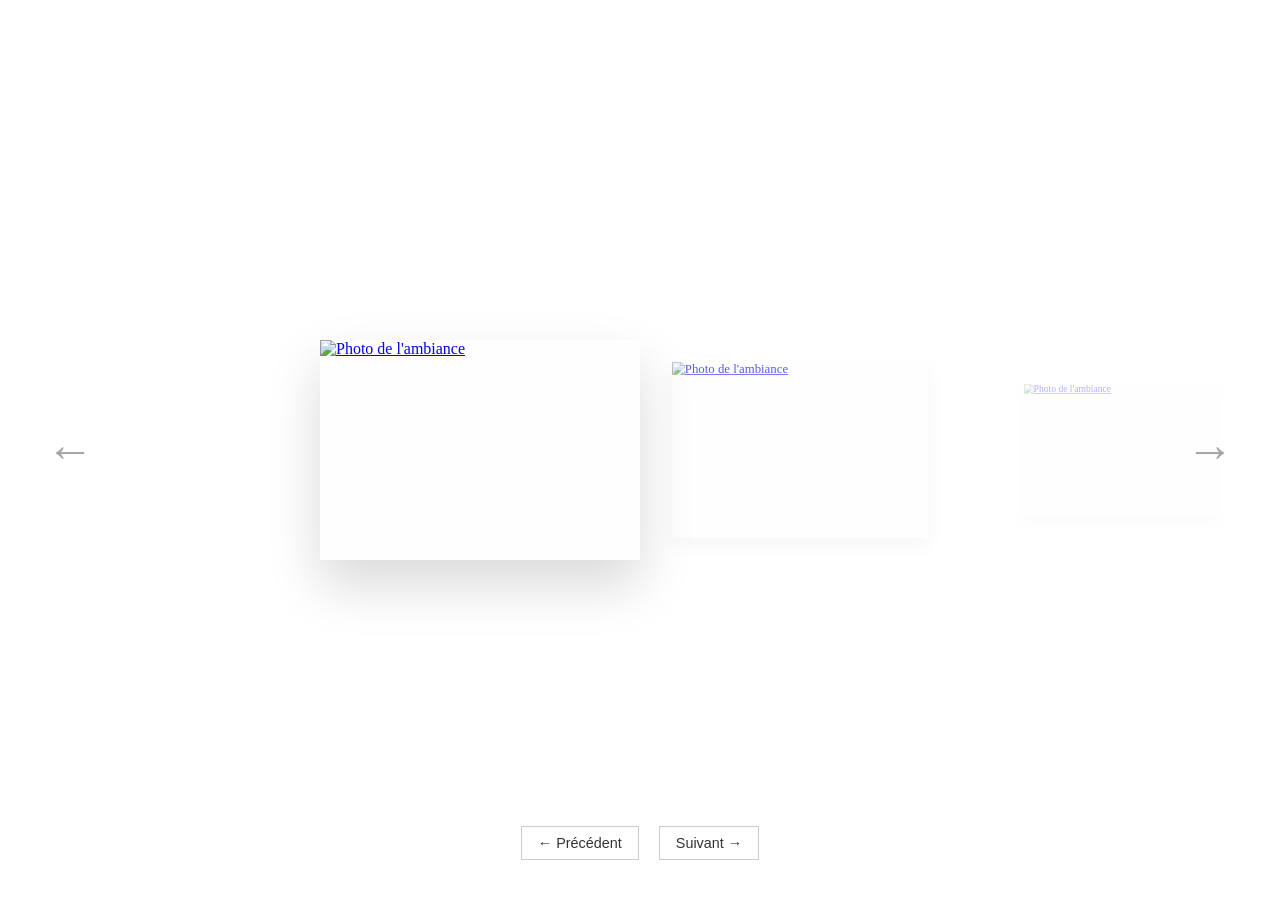
==== index.html @ cedb8820 "Update index.html" ====
<!DOCTYPE html>
<html lang="fr">
<head>
    <meta charset="UTF-8">
    <title>Mon Journal Photo - Minimaliste</title>
    <style>
        /* ==========================================================
           1. STYLES GÉNÉRAUX & FOND BLANC
           ========================================================== */
        body {
            margin: 0;
            overflow: hidden;
            height: 100vh;
            display: flex;
            justify-content: center;
            align-items: center;
            position: relative;
            background-color: #ffffff;
            transition: background 0.5s ease;
            cursor: default;
        }

        body.theme-bleu,
        body.theme-beton,
        body.theme-feerique,
        body.theme-ciel {
            background-color: #ffffff;
        }

        /* ==========================================================
           2. LES FLÈCHES DE NAVIGATION POUR LES THÈMES
           ========================================================== */
        .nav-arrow {
            position: absolute;
            top: 50%;
            transform: translateY(-50%);
            background: none;
            border: none;
            color: #222222;
            font-size: 3rem;
            cursor: pointer;
            z-index: 100;
            opacity: 0.4;
            transition: opacity 0.3s, transform 0.3s;
            font-family: 'Helvetica Neue', Arial, sans-serif;
            user-select: none;
        }

        .nav-arrow:hover {
            opacity: 1;
            transform: translateY(-50%) scale(1.1);
        }

        #prevBtn { left: 40px; }
        #nextBtn { right: 40px; }

        /* ==========================================================
           3. LE CONTENEUR DU SLIDER (Centrage & Superposition)
           ========================================================== */
        .carousel-stage {
            width: 100%;
            height: 100vh;
            display: flex;
            justify-content: center;
            align-items: center;
            overflow: hidden;
            position: relative;
        }

        .carousel {
            display: flex;
            align-items: center;
            position: absolute;
            /* Transition fluide lors du glissement d'une photo à l'autre */
            transition: transform 0.5s cubic-bezier(0.25, 1, 0.5, 1);
        }

        .carousel-item {
            width: 320px;  
            height: 220px; 
            flex-shrink: 0;
            border: none;
            border-radius: 0px; /* Coins strictement carrés */
            overflow: hidden;
            background-color: #fefefe;
            box-shadow: 0 15px 35px rgba(0, 0, 0, 0.08);
            /* Transition fluide pour la taille, l'opacité et l'ombre */
            transition: transform 0.5s cubic-bezier(0.25, 1, 0.5, 1), opacity 0.5s ease, box-shadow 0.5s ease;
        }

        .carousel-item a {
            display: block;
            width: 100%;
            height: 100%;
            cursor: pointer;
        }

        .carousel-item img {
            width: 100%;
            height: 100%;
            object-fit: cover;
            display: block;
        }

        /* Boutons de contrôle pour faire défiler les photos du thème */
        .slider-controls {
            position: absolute;
            bottom: 40px;
            display: flex;
            gap: 20px;
            z-index: 100;
        }

        .slider-btn {
            background: none;
            border: 1px solid #cccccc;
            color: #333;
            padding: 8px 16px;
            cursor: pointer;
            font-size: 0.9rem;
            transition: all 0.2s;
        }

        .slider-btn:hover {
            border-color: #222;
            background-color: #222;
            color: #fff;
        }
    </style>
</head>
<body class="theme-bleu">

    <!-- Flèches pour changer de THÈME -->
    <button class="nav-arrow" id="prevBtn">&larr;</button>
    <button class="nav-arrow" id="nextBtn">&rarr;</button>

    <div class="carousel-stage">
        <div class="carousel" id="carousel"></div>
    </div>

    <!-- Boutons pour défiler les photos -->
    <div class="slider-controls">
        <button class="slider-btn" id="slidePrev">&larr; Précédent</button>
        <button class="slider-btn" id="slideNext">Suivant &rarr;</button>
    </div>

    <script>
        const themeData = {
            'theme-bleu': [
                { img: "https://images.unsplash.com/photo-1507525428034-b723cf961d3e?q=80&w=600&h=450&auto=format&fit=crop", link: "fait.html" },
                { img: "https://images.unsplash.com/photo-1519681393784-d120267933ba?q=80&w=600&h=450&auto=format&fit=crop", link: "bleu-2.html" },
                { img: "https://images.unsplash.com/photo-1470071459604-3b5ec3a7fe05?q=80&w=600&h=450&auto=format&fit=crop", link: "bleu-3.html" },
                { img: "https://images.unsplash.com/photo-1426604966848-d7adac902bff?q=80&w=600&h=450&auto=format&fit=crop", link: "bleu-4.html" },
                { img: "https://images.unsplash.com/photo-1447752875215-b2761acb3c5d?q=80&w=600&h=450&auto=format&fit=crop", link: "bleu-5.html" }
            ],
            'theme-beton': [
                { img: "https://images.unsplash.com/photo-1486406146926-c627a92ad1ab?q=80&w=600&h=450&auto=format&fit=crop", link: "beton-1.html" },
                { img: "https://images.unsplash.com/photo-1513694203232-719a280e022f?q=80&w=600&h=450&auto=format&fit=crop", link: "beton-2.html" },
                { img: "https://images.unsplash.com/photo-1506157786151-b8491531f063?q=80&w=600&h=450&auto=format&fit=crop", link: "beton-3.html" },
                { img: "https://images.unsplash.com/photo-1494526585095-c41746248156?q=80&w=600&h=450&auto=format&fit=crop", link: "beton-4.html" },
                { img: "https://images.unsplash.com/photo-1512917774080-9991f1c4c750?q=80&w=600&h=450&auto=format&fit=crop", link: "beton-5.html" }
            ],
            'theme-feerique': [
                { img: "https://images.unsplash.com/photo-1518709268805-4e9042af9f23?q=80&w=600&h=450&auto=format&fit=crop", link: "fee-1.html" },
                { img: "https://images.unsplash.com/photo-1534447677768-be436bb09401?q=80&w=600&h=450&auto=format&fit=crop", link: "fee-2.html" },
                { img: "https://images.unsplash.com/photo-1509198397868-475647b2a1e5?q=80&w=600&h=450&auto=format&fit=crop", link: "fee-3.html" },
                { img: "https://images.unsplash.com/photo-1448375240586-882707db888b?q=80&w=600&h=450&auto=format&fit=crop", link: "fee-4.html" },
                { img: "https://images.unsplash.com/photo-1542224566-6e85f2e6772f?q=80&w=600&h=450&auto=format&fit=crop", link: "fee-5.html" }
            ],
            'theme-ciel': [
                { img: "https://images.unsplash.com/photo-1534088568595-a066f410bcda?q=80&w=600&h=450&auto=format&fit=crop", link: "ciel-1.html" },
                { img: "https://images.unsplash.com/photo-1509803874385-db7c23652552?q=80&w=600&h=450&auto=format&fit=crop", link: "ciel-2.html" },
                { img: "https://images.unsplash.com/photo-1517685352821-92cf88aee5a5?q=80&w=600&h=450&auto=format&fit=crop", link: "ciel-3.html" },
                { img: "https://images.unsplash.com/photo-1495616811223-4d98c6e9c869?q=80&w=600&h=450&auto=format&fit=crop", link: "ciel-4.html" },
                { img: "https://images.unsplash.com/photo-1513002749550-c59d786b8e6c?q=80&w=600&h=450&auto=format&fit=crop", link: "ciel-5.html" }
            ]
        };

        let currentIndex = 0;
        const carousel = document.getElementById('carousel');
        const themes = ['theme-bleu', 'theme-beton', 'theme-feerique', 'theme-ciel'];
        let currentThemeIndex = 0;
        const body = document.body;

        function updateCarouselPhotos(themeName) {
            carousel.innerHTML = ""; 
            const photos = themeData[themeName];
            photos.forEach(item => {
                const div = document.createElement('div');
                div.className = 'carousel-item';
                div.innerHTML = `
                    <a href="${item.link}">
                        <img src="${item.img}" alt="Photo de l'ambiance">
                    </a>
                `;
                carousel.appendChild(div);
            });
            currentIndex = 0;
            updateSliderPosition();
        }

        function updateSliderPosition() {
            const items = carousel.querySelectorAll('.carousel-item');
            if (items.length === 0) return;

            const baseWidth = 320;
            const containerWidth = window.innerWidth;
            
            // Calcule le décalage exact pour que la photo numéro `currentIndex` soit centrée à l'écran
            const offset = (containerWidth / 2) - (baseWidth / 2) - (currentIndex * 180);
            carousel.style.transform = `translateX(${offset}px)`;

            // Ajuste l'échelle, l'opacité et l'ordre de superposition (z-index) selon la distance par rapport au centre
            items.forEach((item, index) => {
                const distance = Math.abs(index - currentIndex);
                
                if (distance === 0) {
                    // Photo active au centre : taille réelle, nette, au premier plan
                    item.style.transform = 'scale(1)';
                    item.style.opacity = '1';
                    item.style.zIndex = '50';
                    item.style.boxShadow = '0 25px 50px rgba(0, 0, 0, 0.15)';
                } else {
                    // Photos sur les côtés : dégressives en taille et en opacité, se glissant sous les autres
                    let scale = Math.max(0.45, 1 - (distance * 0.2));
                    let opacity = Math.max(0.2, 1 - (distance * 0.35));
                    
                    item.style.transform = `scale(${scale})`;
                    item.style.opacity = `${opacity}`;
                    item.style.zIndex = `${50 - distance * 10}`;
                    item.style.boxShadow = '0 10px 20px rgba(0, 0, 0, 0.05)';
                }
            });
        }

        function slidePhotos(direction) {
            const currentTheme = themes[currentThemeIndex];
            const maxIndex = themeData[currentTheme].length - 1;
            
            currentIndex += direction;
            if (currentIndex < 0) currentIndex = 0;
            if (currentIndex > maxIndex) currentIndex = maxIndex;

            updateSliderPosition();
        }

        document.getElementById('slideNext').addEventListener('click', () => slidePhotos(1));
        document.getElementById('slidePrev').addEventListener('click', () => slidePhotos(-1));

        window.addEventListener('wheel', (event) => {
            if (event.deltaY > 0) {
                slidePhotos(1);
            } else {
                slidePhotos(-1);
            }
        }, { passive: true });

        function changeTheme(direction) {
            body.classList.remove(themes[currentThemeIndex]);
            currentThemeIndex = (currentThemeIndex + direction + themes.length) % themes.length;
            const newTheme = themes[currentThemeIndex];
            
            body.classList.add(newTheme);
            updateCarouselPhotos(newTheme);
        }

        document.getElementById('nextBtn').addEventListener('click', () => changeTheme(1));
        document.getElementById('prevBtn').addEventListener('click', () => changeTheme(-1));

        updateCarouselPhotos(themes[0]);
        window.addEventListener('resize', updateSliderPosition);
    </script>
</body>
</html>
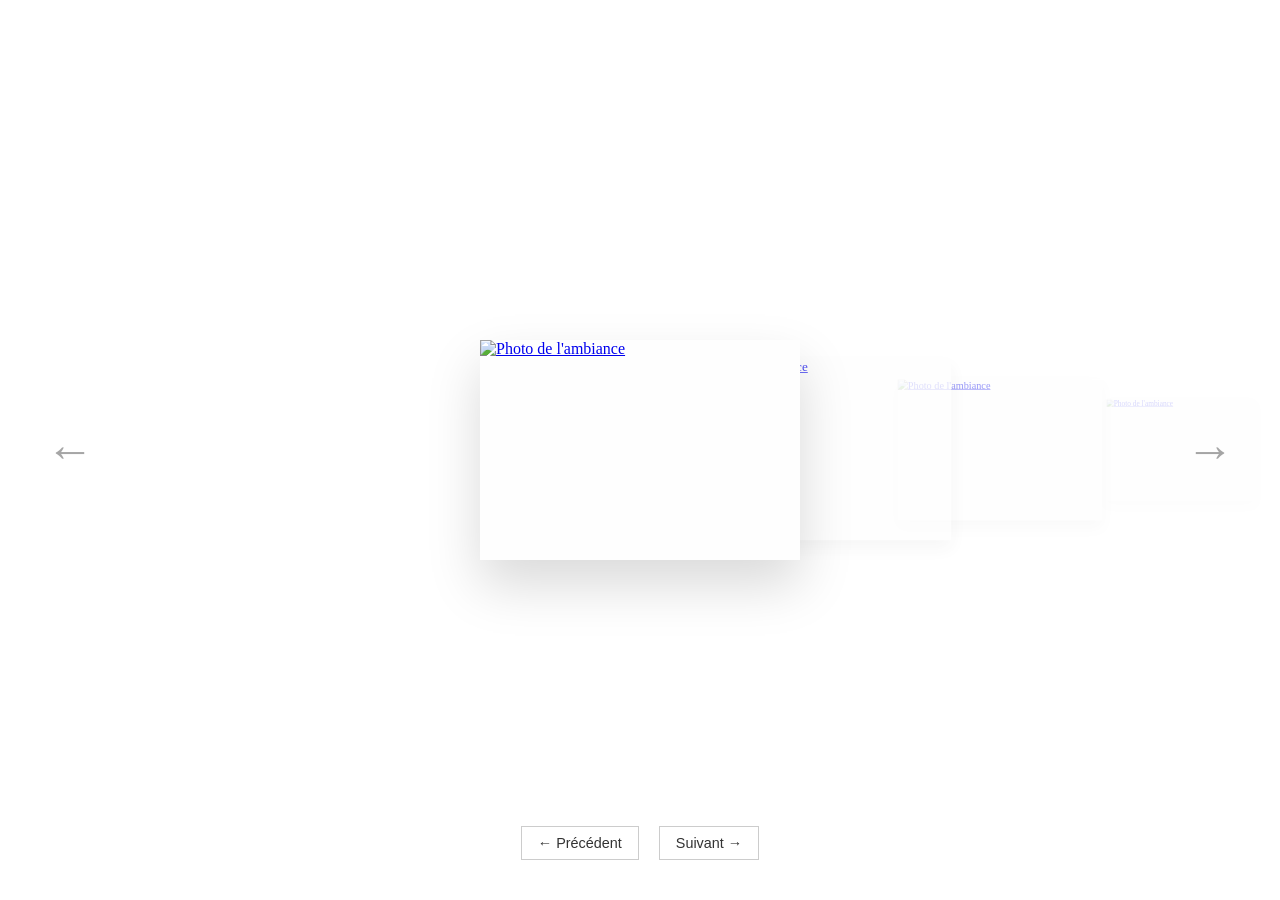
==== commit 93e8da8c: "Update index.html" ====
--- a/index.html
+++ b/index.html
@@ -39,7 +39,7 @@
             color: #222222;
             font-size: 3rem;
             cursor: pointer;
-            z-index: 100;
+            z-index: 1000;
             opacity: 0.4;
             transition: opacity 0.3s, transform 0.3s;
             font-family: 'Helvetica Neue', Arial, sans-serif;
@@ -55,7 +55,7 @@
         #nextBtn { right: 40px; }
 
         /* ==========================================================
-           3. LE CONTENEUR DU SLIDER (Centrage & Superposition)
+           3. LE CONTENEUR DU SLIDER (Centré absolu)
            ========================================================== */
         .carousel-stage {
             width: 100%;
@@ -68,24 +68,28 @@
         }
 
         .carousel {
-            display: flex;
+            position: relative;
+            width: 0;
+            height: 0;
+            display: flex;
+            justify-content: center;
             align-items: center;
+        }
+
+        /* Chaque photo est positionnée dynamiquement par rapport au centre absolu */
+        .carousel-item {
             position: absolute;
-            /* Transition fluide lors du glissement d'une photo à l'autre */
-            transition: transform 0.5s cubic-bezier(0.25, 1, 0.5, 1);
-        }
-
-        .carousel-item {
             width: 320px;  
             height: 220px; 
-            flex-shrink: 0;
+            top: -110px; /* Moitié de la hauteur pour centrer parfaitement verticalement */
+            left: -160px; /* Moitié de la largeur pour centrer parfaitement horizontalement */
             border: none;
             border-radius: 0px; /* Coins strictement carrés */
             overflow: hidden;
             background-color: #fefefe;
             box-shadow: 0 15px 35px rgba(0, 0, 0, 0.08);
-            /* Transition fluide pour la taille, l'opacité et l'ombre */
-            transition: transform 0.5s cubic-bezier(0.25, 1, 0.5, 1), opacity 0.5s ease, box-shadow 0.5s ease;
+            /* Animation fluide pour les déplacements, la taille et l'opacité */
+            transition: transform 0.6s cubic-bezier(0.25, 1, 0.5, 1), opacity 0.6s ease, left 0.6s cubic-bezier(0.25, 1, 0.5, 1), box-shadow 0.6s ease;
         }
 
         .carousel-item a {
@@ -108,7 +112,7 @@
             bottom: 40px;
             display: flex;
             gap: 20px;
-            z-index: 100;
+            z-index: 1000;
         }
 
         .slider-btn {
@@ -185,9 +189,10 @@
         function updateCarouselPhotos(themeName) {
             carousel.innerHTML = ""; 
             const photos = themeData[themeName];
-            photos.forEach(item => {
+            photos.forEach((item, index) => {
                 const div = document.createElement('div');
                 div.className = 'carousel-item';
+                div.dataset.index = index;
                 div.innerHTML = `
                     <a href="${item.link}">
                         <img src="${item.img}" alt="Photo de l'ambiance">
@@ -203,32 +208,34 @@
             const items = carousel.querySelectorAll('.carousel-item');
             if (items.length === 0) return;
 
-            const baseWidth = 320;
-            const containerWidth = window.innerWidth;
-            
-            // Calcule le décalage exact pour que la photo numéro `currentIndex` soit centrée à l'écran
-            const offset = (containerWidth / 2) - (baseWidth / 2) - (currentIndex * 180);
-            carousel.style.transform = `translateX(${offset}px)`;
-
-            // Ajuste l'échelle, l'opacité et l'ordre de superposition (z-index) selon la distance par rapport au centre
             items.forEach((item, index) => {
-                const distance = Math.abs(index - currentIndex);
+                const diff = index - currentIndex; // Distance par rapport à la photo active
                 
-                if (distance === 0) {
-                    // Photo active au centre : taille réelle, nette, au premier plan
-                    item.style.transform = 'scale(1)';
+                // Calcul de la position horizontale décalée (les photos se chevauchent en s'éloignant)
+                const spacing = 180; // Distance de décalage entre chaque centre de photo
+                const xOffset = diff * spacing;
+
+                if (diff === 0) {
+                    // PHOTO PRINCIPALE (CENTRE) : Pleine taille, nette, au premier plan
+                    item.style.transform = `translateX(${xOffset}px) scale(1)`;
                     item.style.opacity = '1';
-                    item.style.zIndex = '50';
+                    item.style.zIndex = '100';
                     item.style.boxShadow = '0 25px 50px rgba(0, 0, 0, 0.15)';
+                    item.style.pointerEvents = 'auto';
                 } else {
-                    // Photos sur les côtés : dégressives en taille et en opacité, se glissant sous les autres
-                    let scale = Math.max(0.45, 1 - (distance * 0.2));
-                    let opacity = Math.max(0.2, 1 - (distance * 0.35));
+                    // PHOTOS ENTOURANTES : Plus on s'éloigne, plus elles rapetissent et s'estompent
+                    const absDiff = Math.abs(diff);
+                    const scale = Math.max(0.4, 1 - (absDiff * 0.18));
+                    const opacity = Math.max(0.15, 1 - (absDiff * 0.3));
+
+                    item.style.transform = `translateX(${xOffset}px) scale(${scale})`;
+                    item.style.opacity = `${opacity}`;
+                    // Gestion de l'empilement (les plus proches du centre passent par-dessus les plus lointaines)
+                    item.style.zIndex = `${100 - absDiff * 10}`;
+                    item.style.boxShadow = '0 10px 20px rgba(0, 0, 0, 0.05)';
                     
-                    item.style.transform = `scale(${scale})`;
-                    item.style.opacity = `${opacity}`;
-                    item.style.zIndex = `${50 - distance * 10}`;
-                    item.style.boxShadow = '0 10px 20px rgba(0, 0, 0, 0.05)';
+                    // Optionnel : Empêche de cliquer sur les photos trop lointaines si on veut privilégier la centrale
+                    item.style.pointerEvents = absDiff > 2 ? 'none' : 'auto';
                 }
             });
         }
@@ -268,7 +275,6 @@
         document.getElementById('prevBtn').addEventListener('click', () => changeTheme(-1));
 
         updateCarouselPhotos(themes[0]);
-        window.addEventListener('resize', updateSliderPosition);
     </script>
 </body>
 </html>
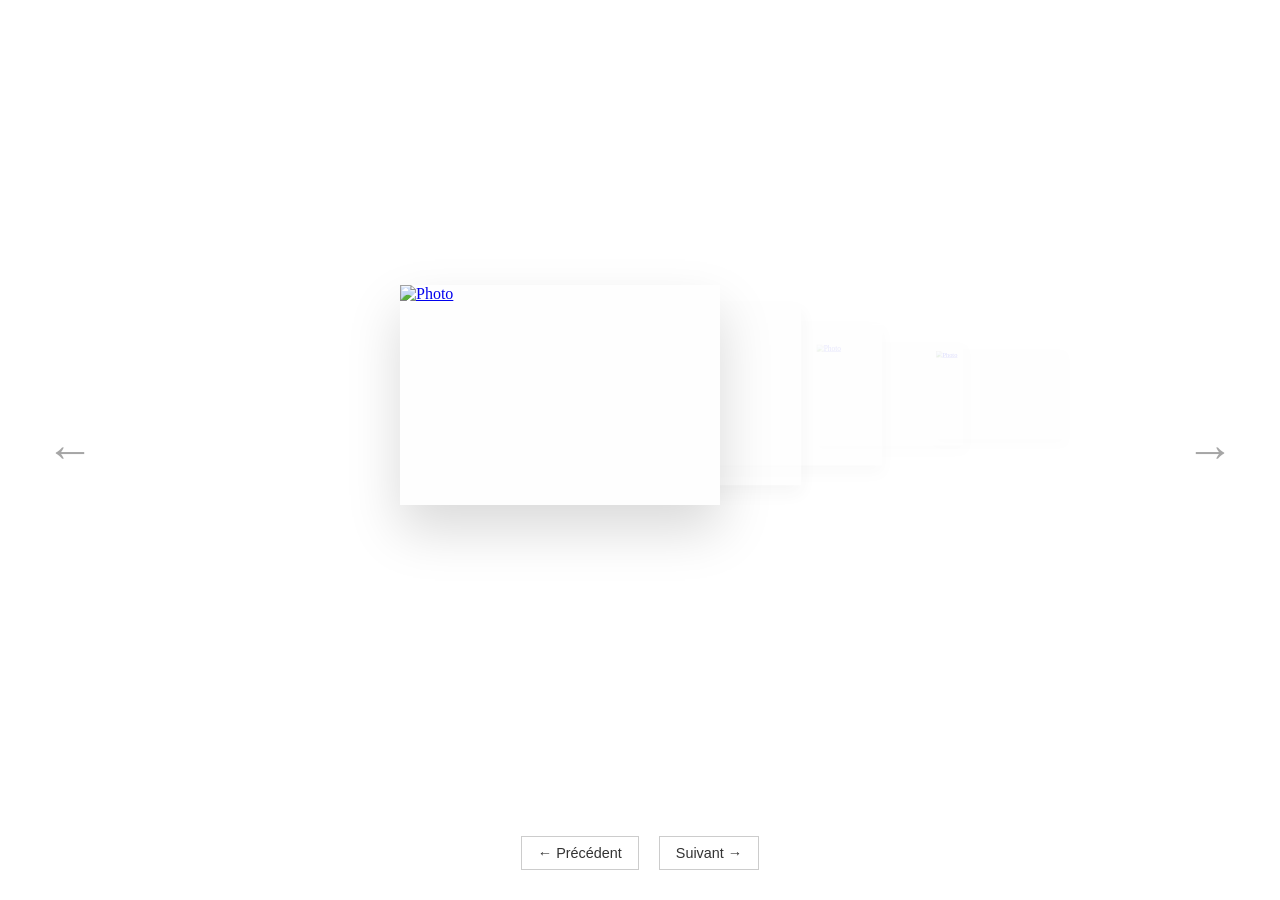
==== commit 1f79b503: "Update index.html" ====
--- a/index.html
+++ b/index.html
@@ -4,9 +4,6 @@
     <meta charset="UTF-8">
     <title>Mon Journal Photo - Minimaliste</title>
     <style>
-        /* ==========================================================
-           1. STYLES GÉNÉRAUX & FOND BLANC
-           ========================================================== */
         body {
             margin: 0;
             overflow: hidden;
@@ -16,20 +13,9 @@
             align-items: center;
             position: relative;
             background-color: #ffffff;
-            transition: background 0.5s ease;
             cursor: default;
         }
 
-        body.theme-bleu,
-        body.theme-beton,
-        body.theme-feerique,
-        body.theme-ciel {
-            background-color: #ffffff;
-        }
-
-        /* ==========================================================
-           2. LES FLÈCHES DE NAVIGATION POUR LES THÈMES
-           ========================================================== */
         .nav-arrow {
             position: absolute;
             top: 50%;
@@ -42,7 +28,6 @@
             z-index: 1000;
             opacity: 0.4;
             transition: opacity 0.3s, transform 0.3s;
-            font-family: 'Helvetica Neue', Arial, sans-serif;
             user-select: none;
         }
 
@@ -54,11 +39,8 @@
         #prevBtn { left: 40px; }
         #nextBtn { right: 40px; }
 
-        /* ==========================================================
-           3. LE CONTENEUR DU SLIDER (Centré absolu)
-           ========================================================== */
         .carousel-stage {
-            width: 100%;
+            width: 100vw;
             height: 100vh;
             display: flex;
             justify-content: center;
@@ -68,28 +50,29 @@
         }
 
         .carousel {
-            position: relative;
+            position: absolute;
+            left: 50%;
+            top: 50%;
             width: 0;
             height: 0;
             display: flex;
             justify-content: center;
             align-items: center;
-        }
-
-        /* Chaque photo est positionnée dynamiquement par rapport au centre absolu */
+            transition: transform 0.6s cubic-bezier(0.25, 1, 0.5, 1);
+        }
+
         .carousel-item {
             position: absolute;
             width: 320px;  
             height: 220px; 
-            top: -110px; /* Moitié de la hauteur pour centrer parfaitement verticalement */
-            left: -160px; /* Moitié de la largeur pour centrer parfaitement horizontalement */
+            margin-top: -110px; /* Moitié de la hauteur pour centrer verticalement */
+            margin-left: -160px; /* Moitié de la largeur pour centrer horizontalement */
             border: none;
-            border-radius: 0px; /* Coins strictement carrés */
+            border-radius: 0px; /* Coins carrés */
             overflow: hidden;
             background-color: #fefefe;
             box-shadow: 0 15px 35px rgba(0, 0, 0, 0.08);
-            /* Animation fluide pour les déplacements, la taille et l'opacité */
-            transition: transform 0.6s cubic-bezier(0.25, 1, 0.5, 1), opacity 0.6s ease, left 0.6s cubic-bezier(0.25, 1, 0.5, 1), box-shadow 0.6s ease;
+            transition: transform 0.6s cubic-bezier(0.25, 1, 0.5, 1), opacity 0.6s ease, box-shadow 0.6s ease;
         }
 
         .carousel-item a {
@@ -106,10 +89,9 @@
             display: block;
         }
 
-        /* Boutons de contrôle pour faire défiler les photos du thème */
         .slider-controls {
             position: absolute;
-            bottom: 40px;
+            bottom: 30px;
             display: flex;
             gap: 20px;
             z-index: 1000;
@@ -134,7 +116,6 @@
 </head>
 <body class="theme-bleu">
 
-    <!-- Flèches pour changer de THÈME -->
     <button class="nav-arrow" id="prevBtn">&larr;</button>
     <button class="nav-arrow" id="nextBtn">&rarr;</button>
 
@@ -142,7 +123,6 @@
         <div class="carousel" id="carousel"></div>
     </div>
 
-    <!-- Boutons pour défiler les photos -->
     <div class="slider-controls">
         <button class="slider-btn" id="slidePrev">&larr; Précédent</button>
         <button class="slider-btn" id="slideNext">Suivant &rarr;</button>
@@ -192,10 +172,9 @@
             photos.forEach((item, index) => {
                 const div = document.createElement('div');
                 div.className = 'carousel-item';
-                div.dataset.index = index;
                 div.innerHTML = `
                     <a href="${item.link}">
-                        <img src="${item.img}" alt="Photo de l'ambiance">
+                        <img src="${item.img}" alt="Photo">
                     </a>
                 `;
                 carousel.appendChild(div);
@@ -208,34 +187,32 @@
             const items = carousel.querySelectorAll('.carousel-item');
             if (items.length === 0) return;
 
+            // Déplace le conteneur global pour que l'élément actif soit pile au centre
+            const spacing = 110; // Réduit pour que les images se superposent étroitement
+            carousel.style.transform = `translateX(${-currentIndex * spacing}px)`;
+
             items.forEach((item, index) => {
-                const diff = index - currentIndex; // Distance par rapport à la photo active
-                
-                // Calcul de la position horizontale décalée (les photos se chevauchent en s'éloignant)
-                const spacing = 180; // Distance de décalage entre chaque centre de photo
-                const xOffset = diff * spacing;
+                const diff = index - currentIndex;
+                const absDiff = Math.abs(diff);
+
+                // Position horizontale relative pour chaque carte par rapport au centre
+                const xPos = diff * 110; 
 
                 if (diff === 0) {
-                    // PHOTO PRINCIPALE (CENTRE) : Pleine taille, nette, au premier plan
-                    item.style.transform = `translateX(${xOffset}px) scale(1)`;
+                    // PHOTO CENTRALE : Taille réelle, nette, au premier plan
+                    item.style.transform = `translateX(${xPos}px) scale(1)`;
                     item.style.opacity = '1';
                     item.style.zIndex = '100';
                     item.style.boxShadow = '0 25px 50px rgba(0, 0, 0, 0.15)';
-                    item.style.pointerEvents = 'auto';
                 } else {
-                    // PHOTOS ENTOURANTES : Plus on s'éloigne, plus elles rapetissent et s'estompent
-                    const absDiff = Math.abs(diff);
-                    const scale = Math.max(0.4, 1 - (absDiff * 0.18));
-                    const opacity = Math.max(0.15, 1 - (absDiff * 0.3));
-
-                    item.style.transform = `translateX(${xOffset}px) scale(${scale})`;
+                    // PHOTOS AUTOUR : Dégressives en taille et opacité, se glissant sous la principale
+                    let scale = Math.max(0.4, 1 - (absDiff * 0.18));
+                    let opacity = Math.max(0.15, 1 - (absDiff * 0.3));
+
+                    item.style.transform = `translateX(${xPos}px) scale(${scale})`;
                     item.style.opacity = `${opacity}`;
-                    // Gestion de l'empilement (les plus proches du centre passent par-dessus les plus lointaines)
                     item.style.zIndex = `${100 - absDiff * 10}`;
                     item.style.boxShadow = '0 10px 20px rgba(0, 0, 0, 0.05)';
-                    
-                    // Optionnel : Empêche de cliquer sur les photos trop lointaines si on veut privilégier la centrale
-                    item.style.pointerEvents = absDiff > 2 ? 'none' : 'auto';
                 }
             });
         }
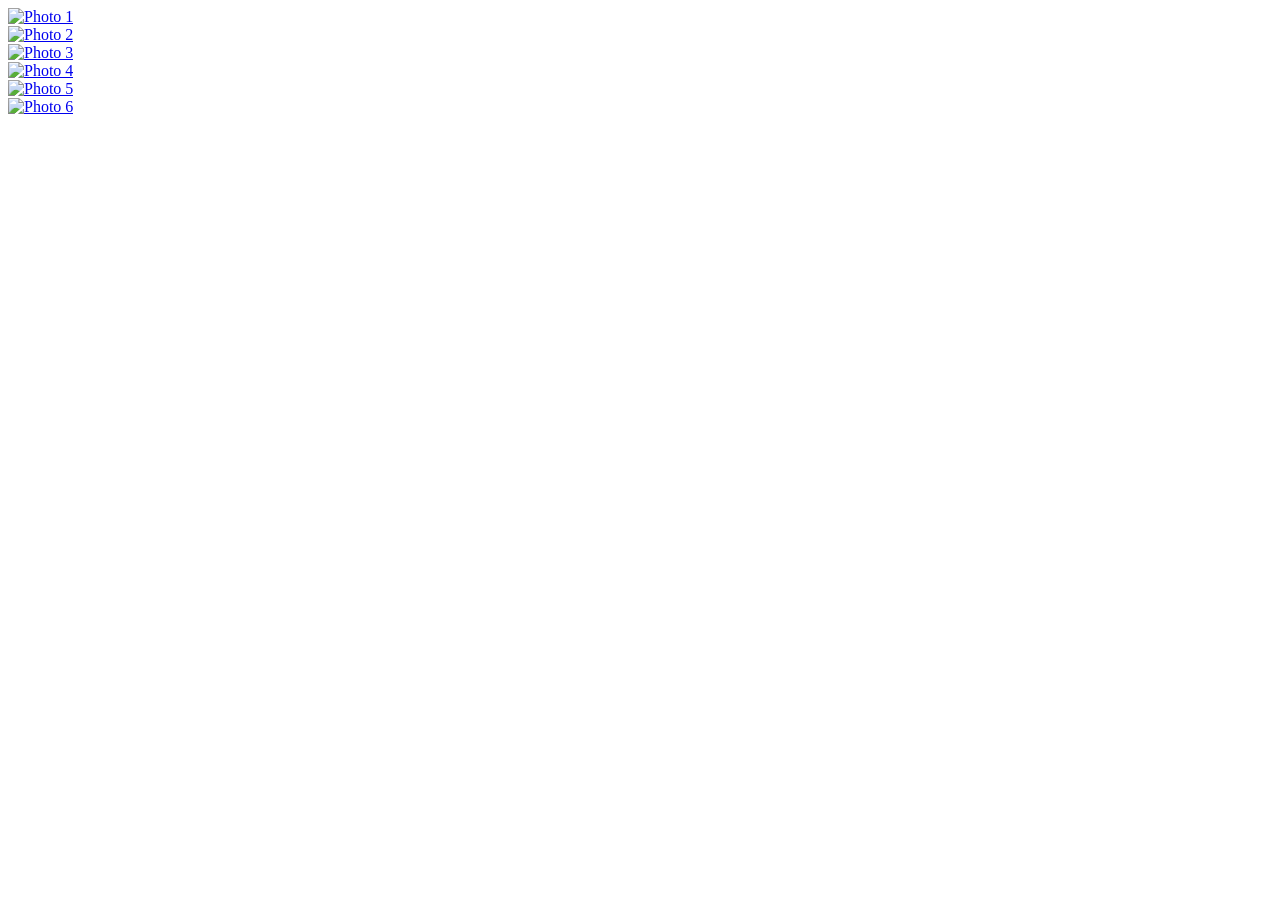
==== commit b0008861: "Update index.html" ====
--- a/index.html
+++ b/index.html
@@ -2,256 +2,36 @@
 <html lang="fr">
 <head>
     <meta charset="UTF-8">
-    <title>Mon Journal Photo - Minimaliste</title>
-    <style>
-        body {
-            margin: 0;
-            overflow: hidden;
-            height: 100vh;
-            display: flex;
-            justify-content: center;
-            align-items: center;
-            position: relative;
-            background-color: #ffffff;
-            cursor: default;
-        }
+    <meta name="viewport" content="width=device-width, initial-scale=1.0">
+    <title>Carrousel 2D Interactif</title>
+    <link rel="stylesheet" href="style.css">
+</head>
+<body>
 
-        .nav-arrow {
-            position: absolute;
-            top: 50%;
-            transform: translateY(-50%);
-            background: none;
-            border: none;
-            color: #222222;
-            font-size: 3rem;
-            cursor: pointer;
-            z-index: 1000;
-            opacity: 0.4;
-            transition: opacity 0.3s, transform 0.3s;
-            user-select: none;
-        }
-
-        .nav-arrow:hover {
-            opacity: 1;
-            transform: translateY(-50%) scale(1.1);
-        }
-
-        #prevBtn { left: 40px; }
-        #nextBtn { right: 40px; }
-
-        .carousel-stage {
-            width: 100vw;
-            height: 100vh;
-            display: flex;
-            justify-content: center;
-            align-items: center;
-            overflow: hidden;
-            position: relative;
-        }
-
-        .carousel {
-            position: absolute;
-            left: 50%;
-            top: 50%;
-            width: 0;
-            height: 0;
-            display: flex;
-            justify-content: center;
-            align-items: center;
-            transition: transform 0.6s cubic-bezier(0.25, 1, 0.5, 1);
-        }
-
-        .carousel-item {
-            position: absolute;
-            width: 320px;  
-            height: 220px; 
-            margin-top: -110px; /* Moitié de la hauteur pour centrer verticalement */
-            margin-left: -160px; /* Moitié de la largeur pour centrer horizontalement */
-            border: none;
-            border-radius: 0px; /* Coins carrés */
-            overflow: hidden;
-            background-color: #fefefe;
-            box-shadow: 0 15px 35px rgba(0, 0, 0, 0.08);
-            transition: transform 0.6s cubic-bezier(0.25, 1, 0.5, 1), opacity 0.6s ease, box-shadow 0.6s ease;
-        }
-
-        .carousel-item a {
-            display: block;
-            width: 100%;
-            height: 100%;
-            cursor: pointer;
-        }
-
-        .carousel-item img {
-            width: 100%;
-            height: 100%;
-            object-fit: cover;
-            display: block;
-        }
-
-        .slider-controls {
-            position: absolute;
-            bottom: 30px;
-            display: flex;
-            gap: 20px;
-            z-index: 1000;
-        }
-
-        .slider-btn {
-            background: none;
-            border: 1px solid #cccccc;
-            color: #333;
-            padding: 8px 16px;
-            cursor: pointer;
-            font-size: 0.9rem;
-            transition: all 0.2s;
-        }
-
-        .slider-btn:hover {
-            border-color: #222;
-            background-color: #222;
-            color: #fff;
-        }
-    </style>
-</head>
-<body class="theme-bleu">
-
-    <button class="nav-arrow" id="prevBtn">&larr;</button>
-    <button class="nav-arrow" id="nextBtn">&rarr;</button>
-
-    <div class="carousel-stage">
-        <div class="carousel" id="carousel"></div>
+    <div class="carousel-container">
+        <div class="carousel" id="carousel">
+            <!-- Chaque image est cliquable et pointe vers sa propre page -->
+            <div class="carousel-item">
+                <a href="page1.html"><img src="https://picsum.photos/id/1015/600/450" alt="Photo 1"></a>
+            </div>
+            <div class="carousel-item">
+                <a href="page2.html"><img src="https://picsum.photos/id/1016/600/450" alt="Photo 2"></a>
+            </div>
+            <div class="carousel-item">
+                <a href="page3.html"><img src="https://picsum.photos/id/1018/600/450" alt="Photo 3"></a>
+            </div>
+            <div class="carousel-item">
+                <a href="page4.html"><img src="https://picsum.photos/id/1020/600/450" alt="Photo 4"></a>
+            </div>
+            <div class="carousel-item">
+                <a href="page5.html"><img src="https://picsum.photos/id/1024/600/450" alt="Photo 5"></a>
+            </div>
+            <div class="carousel-item">
+                <a href="page6.html"><img src="https://picsum.photos/id/1025/600/450" alt="Photo 6"></a>
+            </div>
+        </div>
     </div>
 
-    <div class="slider-controls">
-        <button class="slider-btn" id="slidePrev">&larr; Précédent</button>
-        <button class="slider-btn" id="slideNext">Suivant &rarr;</button>
-    </div>
-
-    <script>
-        const themeData = {
-            'theme-bleu': [
-                { img: "https://images.unsplash.com/photo-1507525428034-b723cf961d3e?q=80&w=600&h=450&auto=format&fit=crop", link: "fait.html" },
-                { img: "https://images.unsplash.com/photo-1519681393784-d120267933ba?q=80&w=600&h=450&auto=format&fit=crop", link: "bleu-2.html" },
-                { img: "https://images.unsplash.com/photo-1470071459604-3b5ec3a7fe05?q=80&w=600&h=450&auto=format&fit=crop", link: "bleu-3.html" },
-                { img: "https://images.unsplash.com/photo-1426604966848-d7adac902bff?q=80&w=600&h=450&auto=format&fit=crop", link: "bleu-4.html" },
-                { img: "https://images.unsplash.com/photo-1447752875215-b2761acb3c5d?q=80&w=600&h=450&auto=format&fit=crop", link: "bleu-5.html" }
-            ],
-            'theme-beton': [
-                { img: "https://images.unsplash.com/photo-1486406146926-c627a92ad1ab?q=80&w=600&h=450&auto=format&fit=crop", link: "beton-1.html" },
-                { img: "https://images.unsplash.com/photo-1513694203232-719a280e022f?q=80&w=600&h=450&auto=format&fit=crop", link: "beton-2.html" },
-                { img: "https://images.unsplash.com/photo-1506157786151-b8491531f063?q=80&w=600&h=450&auto=format&fit=crop", link: "beton-3.html" },
-                { img: "https://images.unsplash.com/photo-1494526585095-c41746248156?q=80&w=600&h=450&auto=format&fit=crop", link: "beton-4.html" },
-                { img: "https://images.unsplash.com/photo-1512917774080-9991f1c4c750?q=80&w=600&h=450&auto=format&fit=crop", link: "beton-5.html" }
-            ],
-            'theme-feerique': [
-                { img: "https://images.unsplash.com/photo-1518709268805-4e9042af9f23?q=80&w=600&h=450&auto=format&fit=crop", link: "fee-1.html" },
-                { img: "https://images.unsplash.com/photo-1534447677768-be436bb09401?q=80&w=600&h=450&auto=format&fit=crop", link: "fee-2.html" },
-                { img: "https://images.unsplash.com/photo-1509198397868-475647b2a1e5?q=80&w=600&h=450&auto=format&fit=crop", link: "fee-3.html" },
-                { img: "https://images.unsplash.com/photo-1448375240586-882707db888b?q=80&w=600&h=450&auto=format&fit=crop", link: "fee-4.html" },
-                { img: "https://images.unsplash.com/photo-1542224566-6e85f2e6772f?q=80&w=600&h=450&auto=format&fit=crop", link: "fee-5.html" }
-            ],
-            'theme-ciel': [
-                { img: "https://images.unsplash.com/photo-1534088568595-a066f410bcda?q=80&w=600&h=450&auto=format&fit=crop", link: "ciel-1.html" },
-                { img: "https://images.unsplash.com/photo-1509803874385-db7c23652552?q=80&w=600&h=450&auto=format&fit=crop", link: "ciel-2.html" },
-                { img: "https://images.unsplash.com/photo-1517685352821-92cf88aee5a5?q=80&w=600&h=450&auto=format&fit=crop", link: "ciel-3.html" },
-                { img: "https://images.unsplash.com/photo-1495616811223-4d98c6e9c869?q=80&w=600&h=450&auto=format&fit=crop", link: "ciel-4.html" },
-                { img: "https://images.unsplash.com/photo-1513002749550-c59d786b8e6c?q=80&w=600&h=450&auto=format&fit=crop", link: "ciel-5.html" }
-            ]
-        };
-
-        let currentIndex = 0;
-        const carousel = document.getElementById('carousel');
-        const themes = ['theme-bleu', 'theme-beton', 'theme-feerique', 'theme-ciel'];
-        let currentThemeIndex = 0;
-        const body = document.body;
-
-        function updateCarouselPhotos(themeName) {
-            carousel.innerHTML = ""; 
-            const photos = themeData[themeName];
-            photos.forEach((item, index) => {
-                const div = document.createElement('div');
-                div.className = 'carousel-item';
-                div.innerHTML = `
-                    <a href="${item.link}">
-                        <img src="${item.img}" alt="Photo">
-                    </a>
-                `;
-                carousel.appendChild(div);
-            });
-            currentIndex = 0;
-            updateSliderPosition();
-        }
-
-        function updateSliderPosition() {
-            const items = carousel.querySelectorAll('.carousel-item');
-            if (items.length === 0) return;
-
-            // Déplace le conteneur global pour que l'élément actif soit pile au centre
-            const spacing = 110; // Réduit pour que les images se superposent étroitement
-            carousel.style.transform = `translateX(${-currentIndex * spacing}px)`;
-
-            items.forEach((item, index) => {
-                const diff = index - currentIndex;
-                const absDiff = Math.abs(diff);
-
-                // Position horizontale relative pour chaque carte par rapport au centre
-                const xPos = diff * 110; 
-
-                if (diff === 0) {
-                    // PHOTO CENTRALE : Taille réelle, nette, au premier plan
-                    item.style.transform = `translateX(${xPos}px) scale(1)`;
-                    item.style.opacity = '1';
-                    item.style.zIndex = '100';
-                    item.style.boxShadow = '0 25px 50px rgba(0, 0, 0, 0.15)';
-                } else {
-                    // PHOTOS AUTOUR : Dégressives en taille et opacité, se glissant sous la principale
-                    let scale = Math.max(0.4, 1 - (absDiff * 0.18));
-                    let opacity = Math.max(0.15, 1 - (absDiff * 0.3));
-
-                    item.style.transform = `translateX(${xPos}px) scale(${scale})`;
-                    item.style.opacity = `${opacity}`;
-                    item.style.zIndex = `${100 - absDiff * 10}`;
-                    item.style.boxShadow = '0 10px 20px rgba(0, 0, 0, 0.05)';
-                }
-            });
-        }
-
-        function slidePhotos(direction) {
-            const currentTheme = themes[currentThemeIndex];
-            const maxIndex = themeData[currentTheme].length - 1;
-            
-            currentIndex += direction;
-            if (currentIndex < 0) currentIndex = 0;
-            if (currentIndex > maxIndex) currentIndex = maxIndex;
-
-            updateSliderPosition();
-        }
-
-        document.getElementById('slideNext').addEventListener('click', () => slidePhotos(1));
-        document.getElementById('slidePrev').addEventListener('click', () => slidePhotos(-1));
-
-        window.addEventListener('wheel', (event) => {
-            if (event.deltaY > 0) {
-                slidePhotos(1);
-            } else {
-                slidePhotos(-1);
-            }
-        }, { passive: true });
-
-        function changeTheme(direction) {
-            body.classList.remove(themes[currentThemeIndex]);
-            currentThemeIndex = (currentThemeIndex + direction + themes.length) % themes.length;
-            const newTheme = themes[currentThemeIndex];
-            
-            body.classList.add(newTheme);
-            updateCarouselPhotos(newTheme);
-        }
-
-        document.getElementById('nextBtn').addEventListener('click', () => changeTheme(1));
-        document.getElementById('prevBtn').addEventListener('click', () => changeTheme(-1));
-
-        updateCarouselPhotos(themes[0]);
-    </script>
+    <script src="script.js"></script>
 </body>
 </html>
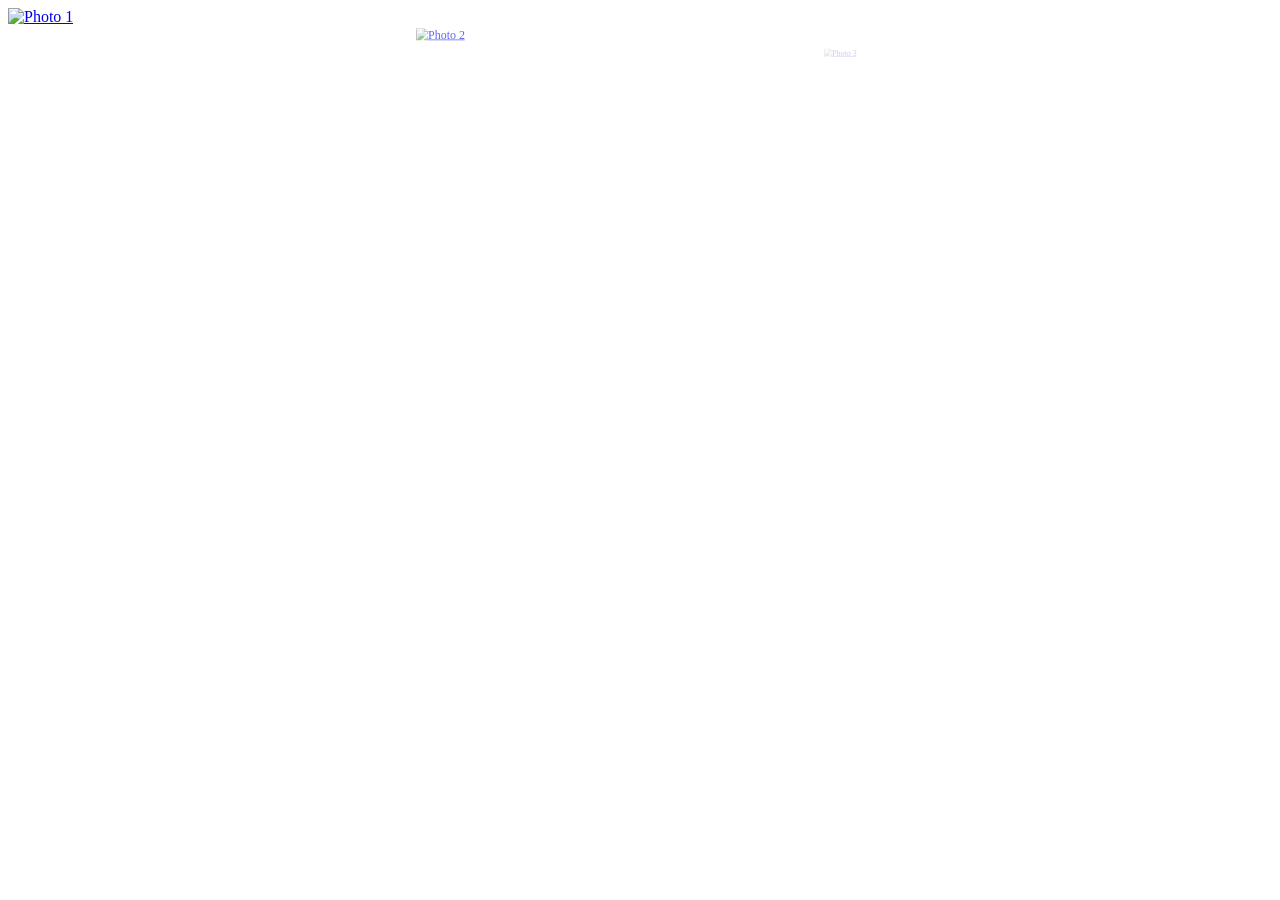
==== commit a4900933: "Update index.html" ====
--- a/index.html
+++ b/index.html
@@ -10,7 +10,6 @@
 
     <div class="carousel-container">
         <div class="carousel" id="carousel">
-            <!-- Chaque image est cliquable et pointe vers sa propre page -->
             <div class="carousel-item">
                 <a href="page1.html"><img src="https://picsum.photos/id/1015/600/450" alt="Photo 1"></a>
             </div>
--- a/style.css
+++ b/style.css
@@ -0,0 +1,57 @@
+const items = document.querySelectorAll('.carousel-item');
+const totalItems = items.length;
+let currentIndex = 0;
+
+function updateCarousel() {
+    // Si on est sur téléphone (écran < 768px), on désactive le JS du carrousel pour laisser place à la liste verticale
+    if (window.innerWidth <= 768) return;
+
+    const spacing = 250;
+
+    items.forEach((item, index) => {
+        let offset = (index - currentIndex) % totalItems;
+        if (offset > totalItems / 2) offset -= totalItems;
+        if (offset < -totalItems / 2) offset += totalItems;
+
+        const xPos = offset * spacing;
+        const absOffset = Math.abs(offset);
+        const scale = Math.max(0.3, 1 - absOffset * 0.25);
+        const opacity = Math.max(0, 1 - absOffset * 0.4);
+        const zIndex = 10 - Math.round(absOffset);
+
+        item.style.transform = `translateX(${xPos}px) scale(${scale})`;
+        item.style.opacity = opacity;
+        item.style.zIndex = zIndex;
+        item.style.pointerEvents = absOffset > 1.5 ? 'none' : 'auto';
+    });
+}
+
+// 1. Roulette de la souris (uniquement sur ordi)
+window.addEventListener('wheel', (e) => {
+    if (window.innerWidth <= 768) return;
+    e.preventDefault();
+    if (e.deltaY > 0) {
+        currentIndex += 0.15;
+    } else {
+        currentIndex -= 0.15;
+    }
+    updateCarousel();
+}, { passive: false });
+
+// 2. Flèches du clavier (uniquement sur ordi)
+window.addEventListener('keydown', (e) => {
+    if (window.innerWidth <= 768) return;
+    if (e.key === 'ArrowRight') {
+        currentIndex = Math.floor(currentIndex) + 1;
+        updateCarousel();
+    } else if (e.key === 'ArrowLeft') {
+        currentIndex = Math.ceil(currentIndex) - 1;
+        updateCarousel();
+    }
+});
+
+// Redimensionnement de la fenêtre
+window.addEventListener('resize', updateCarousel);
+
+// Initialisation
+updateCarousel();
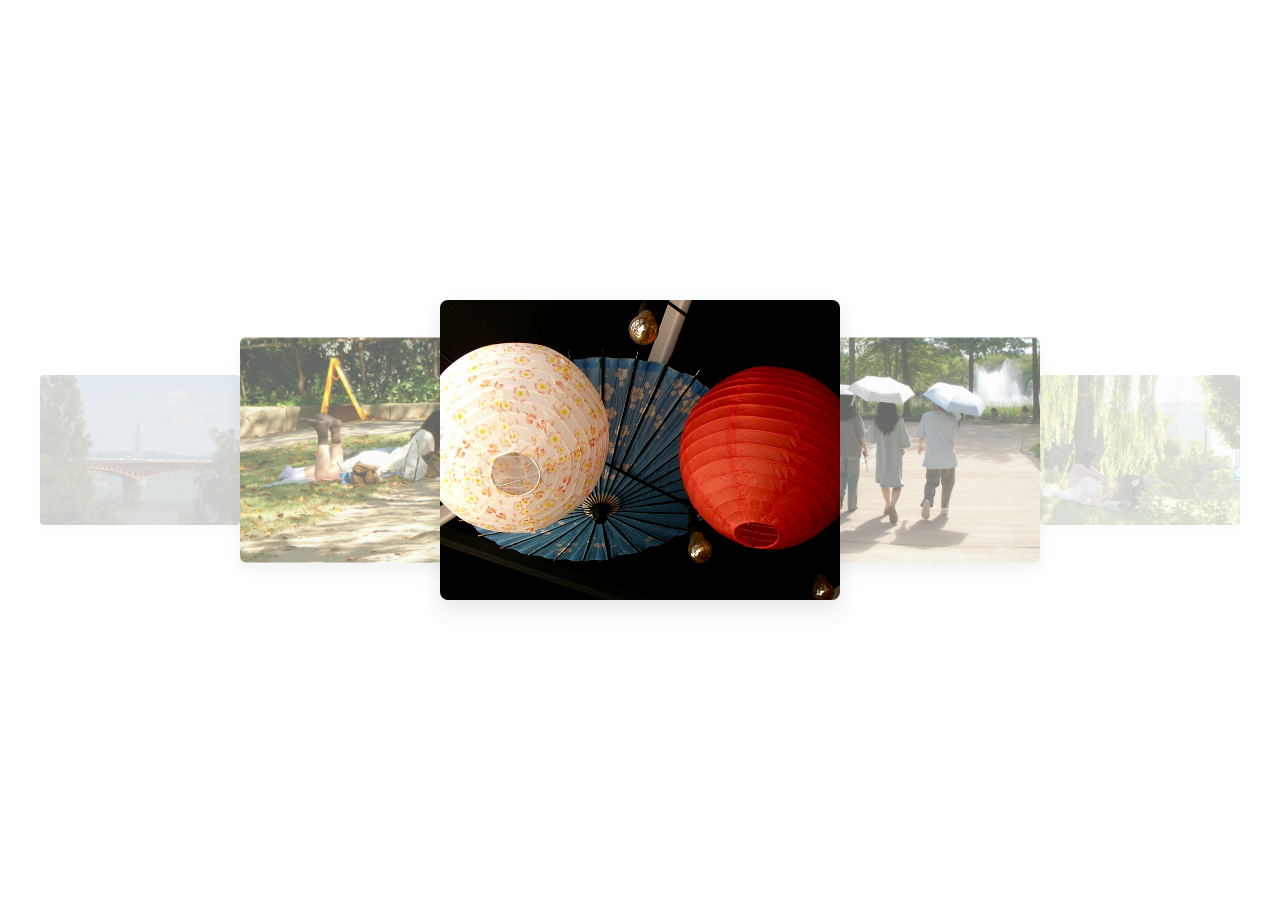
==== commit a682b6b9: "Update index.html" ====
--- a/index.html
+++ b/index.html
@@ -11,22 +11,25 @@
     <div class="carousel-container">
         <div class="carousel" id="carousel">
             <div class="carousel-item">
-                <a href="page1.html"><img src="https://picsum.photos/id/1015/600/450" alt="Photo 1"></a>
+                <a href="page1.html"><img src="NAKSONGDAE 1.jpg" alt="Photo 1"></a>
             </div>
             <div class="carousel-item">
-                <a href="page2.html"><img src="https://picsum.photos/id/1016/600/450" alt="Photo 2"></a>
+                <a href="page2.html"><img src="PARAPLUIE 1.JPG" alt="Photo 2"></a>
             </div>
             <div class="carousel-item">
-                <a href="page3.html"><img src="https://picsum.photos/id/1018/600/450" alt="Photo 3"></a>
+                <a href="page3.html"><img src="SAULE PLEUREUR 1.JPG" alt="Photo 3"></a>
             </div>
             <div class="carousel-item">
-                <a href="page4.html"><img src="https://picsum.photos/id/1020/600/450" alt="Photo 4"></a>
+                <a href="page4.html"><img src="YEOUIDO ECOLOGIC PARK 2.JPG" alt="Photo 4"></a>
             </div>
             <div class="carousel-item">
-                <a href="page5.html"><img src="https://picsum.photos/id/1024/600/450" alt="Photo 5"></a>
+                <a href="page5.html"><img src="YEOUIDO ECOLOGIC PARK 1.JPG" alt="Photo 5"></a>
             </div>
             <div class="carousel-item">
-                <a href="page6.html"><img src="https://picsum.photos/id/1025/600/450" alt="Photo 6"></a>
+                <a href="page6.html"><img src="SEOUL FOREST PART 2 . 1.JPG" alt="Photo 6"></a>
+            </div>
+             <div class="carousel-item">
+                <a href="page7.html"><img src="SEOUL FOREST PART 1 . 1.JPG" alt="Photo 7"></a>
             </div>
         </div>
     </div>
--- a/style.css
+++ b/style.css
@@ -1,57 +1,63 @@
-const items = document.querySelectorAll('.carousel-item');
-const totalItems = items.length;
-let currentIndex = 0;
-
-function updateCarousel() {
-    // Si on est sur téléphone (écran < 768px), on désactive le JS du carrousel pour laisser place à la liste verticale
-    if (window.innerWidth <= 768) return;
-
-    const spacing = 250;
-
-    items.forEach((item, index) => {
-        let offset = (index - currentIndex) % totalItems;
-        if (offset > totalItems / 2) offset -= totalItems;
-        if (offset < -totalItems / 2) offset += totalItems;
-
-        const xPos = offset * spacing;
-        const absOffset = Math.abs(offset);
-        const scale = Math.max(0.3, 1 - absOffset * 0.25);
-        const opacity = Math.max(0, 1 - absOffset * 0.4);
-        const zIndex = 10 - Math.round(absOffset);
-
-        item.style.transform = `translateX(${xPos}px) scale(${scale})`;
-        item.style.opacity = opacity;
-        item.style.zIndex = zIndex;
-        item.style.pointerEvents = absOffset > 1.5 ? 'none' : 'auto';
-    });
+body {
+    margin: 0;
+    height: 100vh;
+    background-color: #ffffff;
+    display: flex;
+    justify-content: center;
+    align-items: center;
+    overflow: hidden;
+    font-family: sans-serif;
 }
 
-// 1. Roulette de la souris (uniquement sur ordi)
-window.addEventListener('wheel', (e) => {
-    if (window.innerWidth <= 768) return;
-    e.preventDefault();
-    if (e.deltaY > 0) {
-        currentIndex += 0.15;
-    } else {
-        currentIndex -= 0.15;
+.carousel-container {
+    width: 100%;
+    height: 60vh;
+    position: relative;
+    display: flex;
+    justify-content: center;
+    align-items: center;
+}
+
+.carousel {
+    position: relative;
+    width: 100%;
+    height: 100%;
+    display: flex;
+    justify-content: center;
+    align-items: center;
+}
+
+.carousel-item {
+    position: absolute;
+    /* Format paysage d'origine pour l'ordinateur (4:3) */
+    width: 400px;
+    height: 300px;
+    transition: transform 0.1s ease-out, opacity 0.1s ease-out;
+    will-change: transform, opacity;
+}
+
+.carousel-item a {
+    display: block;
+    width: 100%;
+    height: 100%;
+}
+
+.carousel-item img {
+    width: 100%;
+    height: 100%;
+    object-fit: cover;
+    border-radius: 8px;
+    box-shadow: 0 10px 25px rgba(0,0,0,0.1);
+}
+
+/* ==========================================
+   VERSION TÉLÉPHONE (Écrans < 768px)
+   Modifie uniquement la taille pour du vertical
+   ========================================== */
+@media (max-width: 768px) {
+    .carousel-item {
+        /* Format portrait vertical pour téléphone */
+        width: 270px;
+        height: 360px;
     }
-    updateCarousel();
-}, { passive: false });
-
-// 2. Flèches du clavier (uniquement sur ordi)
-window.addEventListener('keydown', (e) => {
-    if (window.innerWidth <= 768) return;
-    if (e.key === 'ArrowRight') {
-        currentIndex = Math.floor(currentIndex) + 1;
-        updateCarousel();
-    } else if (e.key === 'ArrowLeft') {
-        currentIndex = Math.ceil(currentIndex) - 1;
-        updateCarousel();
-    }
-});
-
-// Redimensionnement de la fenêtre
-window.addEventListener('resize', updateCarousel);
-
-// Initialisation
-updateCarousel();
+}
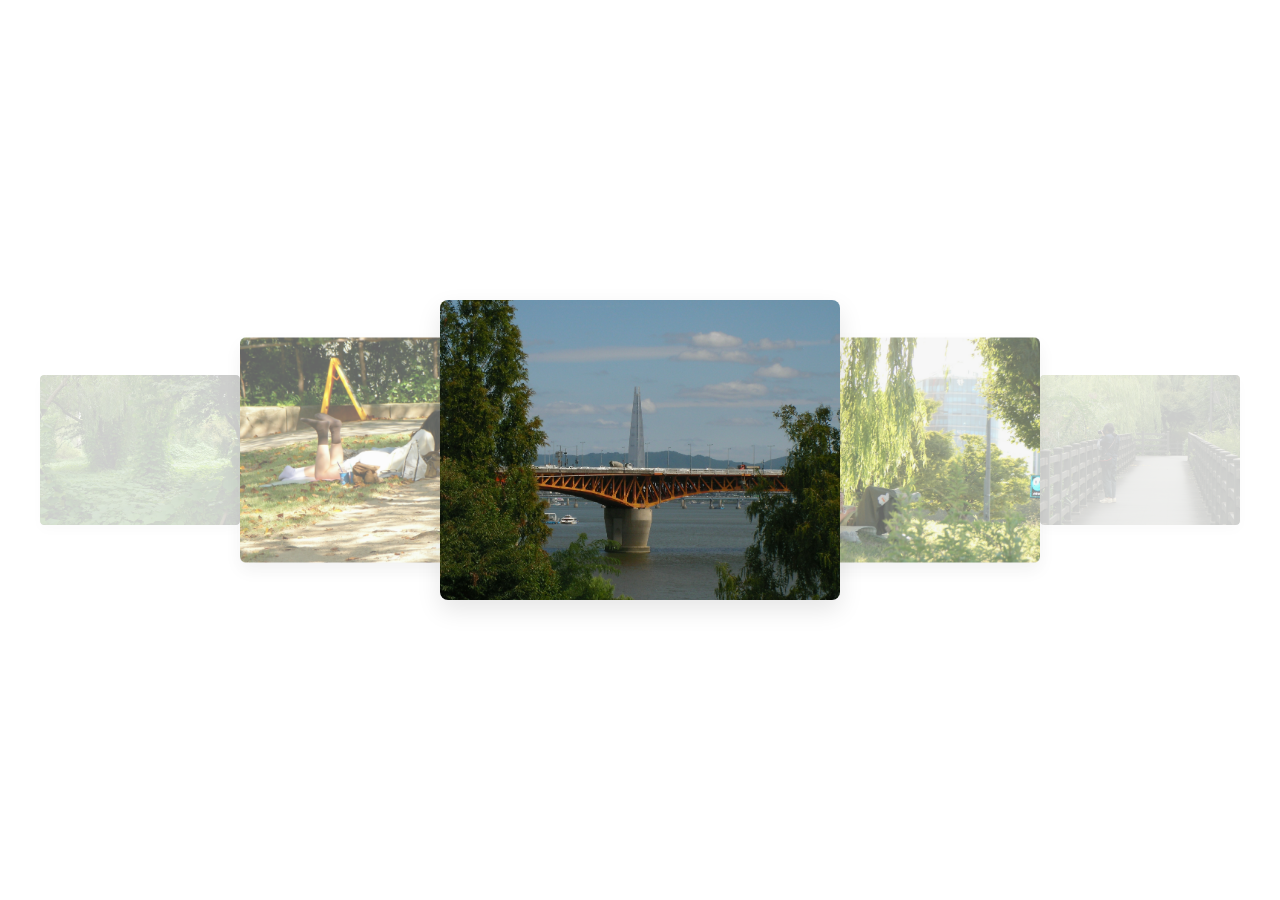
==== commit ee814c25: "Update index.html" ====
--- a/index.html
+++ b/index.html
@@ -11,25 +11,25 @@
     <div class="carousel-container">
         <div class="carousel" id="carousel">
             <div class="carousel-item">
-                <a href="page1.html"><img src="NAKSONGDAE 1.jpg" alt="Photo 1"></a>
+                <a href="page1.html"><img src="seoulforest1.jpg" alt="Photo 1"></a>
             </div>
             <div class="carousel-item">
-                <a href="page2.html"><img src="PARAPLUIE 1.JPG" alt="Photo 2"></a>
+                <a href="page2.html"><img src="saulepleureur.jpg" alt="Photo 2"></a>
             </div>
             <div class="carousel-item">
-                <a href="page3.html"><img src="SAULE PLEUREUR 1.JPG" alt="Photo 3"></a>
+                <a href="page3.html"><img src="photographe.jpg" alt="Photo 3"></a>
             </div>
             <div class="carousel-item">
-                <a href="page4.html"><img src="YEOUIDO ECOLOGIC PARK 2.JPG" alt="Photo 4"></a>
+                <a href="page4.html"><img src="parapluie.jpg" alt="Photo 4"></a>
             </div>
             <div class="carousel-item">
-                <a href="page5.html"><img src="YEOUIDO ECOLOGIC PARK 1.JPG" alt="Photo 5"></a>
+                <a href="page5.html"><img src="ombrelle.jpg" alt="Photo 5"></a>
             </div>
             <div class="carousel-item">
-                <a href="page6.html"><img src="SEOUL FOREST PART 2 . 1.JPG" alt="Photo 6"></a>
+                <a href="page6.html"><img src="fee.jpg" alt="Photo 6"></a>
             </div>
              <div class="carousel-item">
-                <a href="page7.html"><img src="SEOUL FOREST PART 1 . 1.JPG" alt="Photo 7"></a>
+                <a href="page7.html"><img src="couple.jpg" alt="Photo 7"></a>
             </div>
         </div>
     </div>
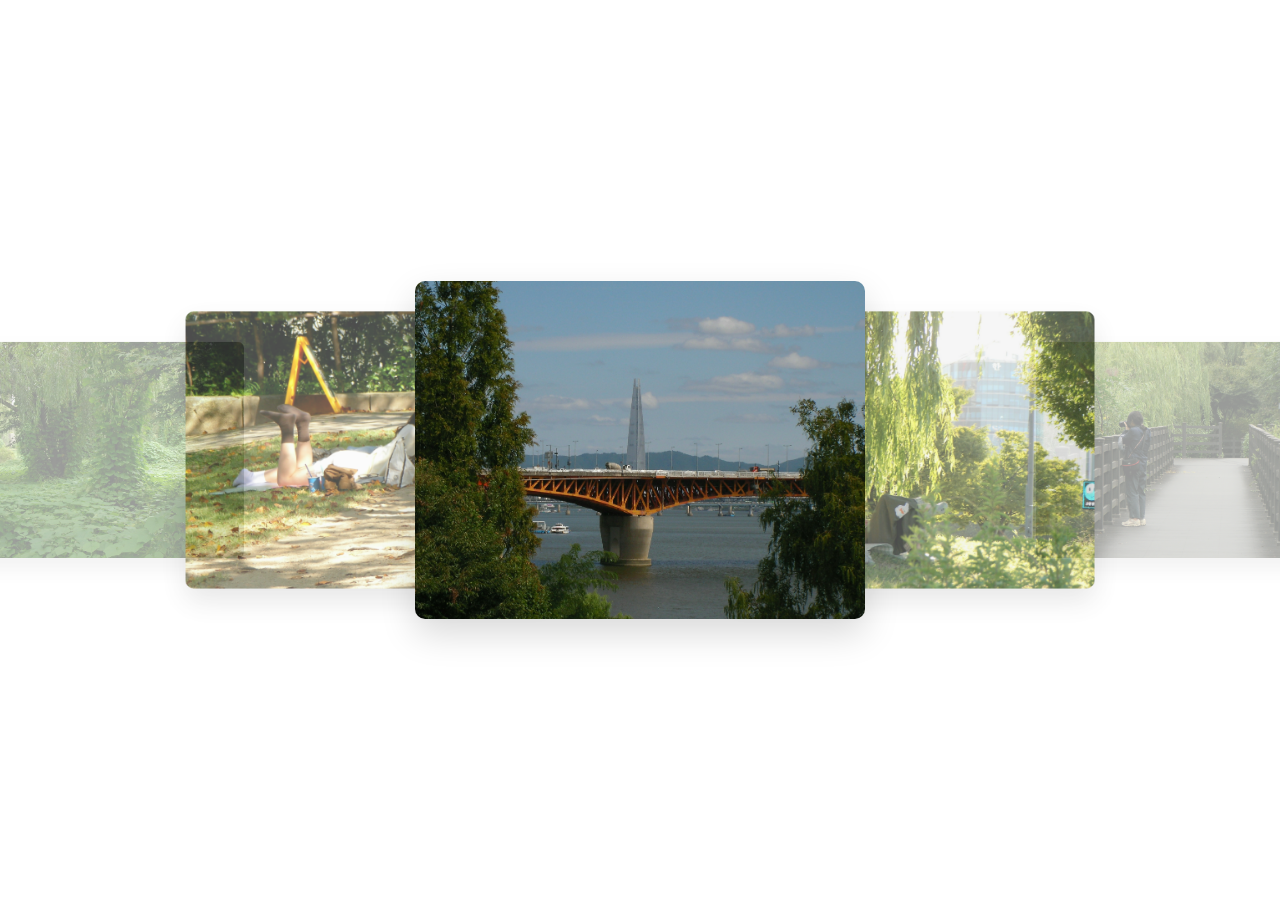
==== commit a60d36dd: "Update index.html" ====
--- a/index.html
+++ b/index.html
@@ -11,7 +11,7 @@
     <div class="carousel-container">
         <div class="carousel" id="carousel">
             <div class="carousel-item">
-                <a href="page1.html"><img src="seoulforest1.jpg" alt="Photo 1"></a>
+                <a href="page1/seoulforestpage.html"><img src="seoulforest1.jpg" alt="Photo 1"></a>
             </div>
             <div class="carousel-item">
                 <a href="page2.html"><img src="saulepleureur.jpg" alt="Photo 2"></a>
--- a/style.css
+++ b/style.css
@@ -1,21 +1,27 @@
-body {
+/* ==========================================
+   STYLE GÉNÉRAL (ORDINATEUR & MOBILE)
+   ========================================== */
+html, body {
     margin: 0;
+    padding: 0;
+    width: 100vw;
     height: 100vh;
-    background-color: #ffffff;
+    overflow: hidden;
+    background-color: #ffffff; /* Fond blanc partout */
     display: flex;
     justify-content: center;
     align-items: center;
-    overflow: hidden;
     font-family: sans-serif;
 }
 
 .carousel-container {
     width: 100%;
-    height: 60vh;
-    position: relative;
+    height: 100%;
     display: flex;
     justify-content: center;
     align-items: center;
+    position: relative;
+    overflow: hidden;
 }
 
 .carousel {
@@ -29,35 +35,27 @@
 
 .carousel-item {
     position: absolute;
-    /* Format paysage d'origine pour l'ordinateur (4:3) */
-    width: 400px;
-    height: 300px;
-    transition: transform 0.1s ease-out, opacity 0.1s ease-out;
+    /* Format 4:3 paysage de base */
+    width: 450px; 
+    height: 337.5px; 
+    transition: transform 0.3s ease, opacity 0.3s ease;
+    cursor: pointer;
     will-change: transform, opacity;
-}
-
-.carousel-item a {
-    display: block;
-    width: 100%;
-    height: 100%;
 }
 
 .carousel-item img {
     width: 100%;
     height: 100%;
     object-fit: cover;
-    border-radius: 8px;
-    box-shadow: 0 10px 25px rgba(0,0,0,0.1);
+    border-radius: 10px;
+    box-shadow: 0 15px 35px rgba(0, 0, 0, 0.15);
+    display: block;
 }
 
-/* ==========================================
-   VERSION TÉLÉPHONE (Écrans < 768px)
-   Modifie uniquement la taille pour du vertical
-   ========================================== */
+/* Ajustement de la taille de base des photos pour les petits écrans (téléphone) */
 @media (max-width: 768px) {
     .carousel-item {
-        /* Format portrait vertical pour téléphone */
-        width: 270px;
-        height: 360px;
+        width: 80vw !important;
+        height: 60vw !important; /* Format 4:3 strict sur mobile (80 * 0.75 = 60) */
     }
 }
